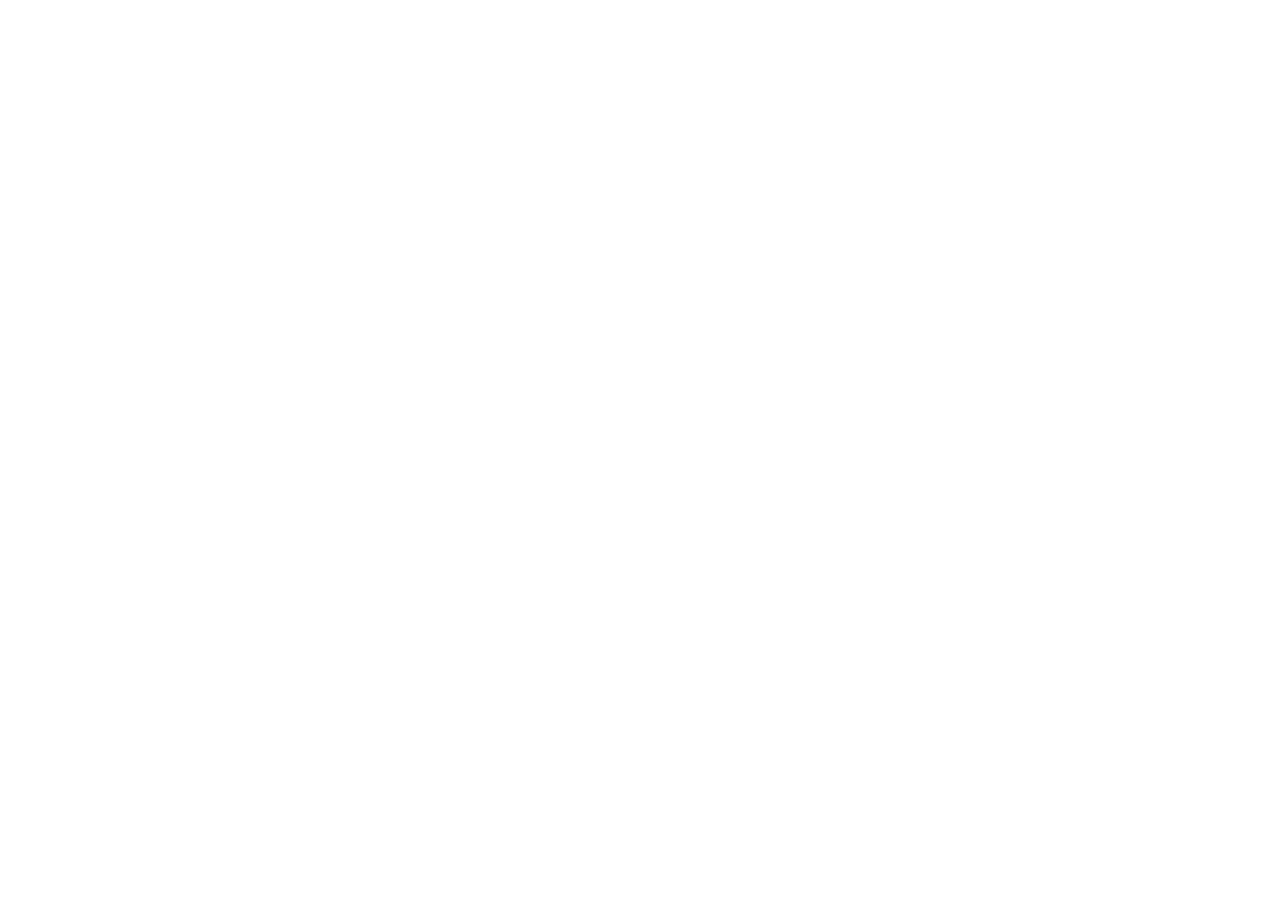
==== index.html @ ba6b155f "init: Vikings layout start" ====
<!DOCTYPE html>
<html lang="en">
<head>
  <meta charset="UTF-8">
  <meta name="viewport" content="width=device-width, initial-scale=1.0">
  <meta http-equiv="X-UA-Compatible" content="ie=edge">
  <title>Document</title>
  <link rel="stylesheet" href="css/reset.css">
  <link rel="stylesheet" href="css/slick.css">
  <link rel="stylesheet" href="css/jquery.fancybox.css">
  <link rel="stylesheet" href="css/style.css">
</head>
<body>
  

  <script src="https://ajax.googleapis.com/ajax/libs/jquery/3.4.1/jquery.min.js"></script>
  <script src="js/slick.min.js"></script>
  <script src="js/jquery.fancybox.min.js"></script>
  <script src="js/main.js"></script>
</body>
</html>
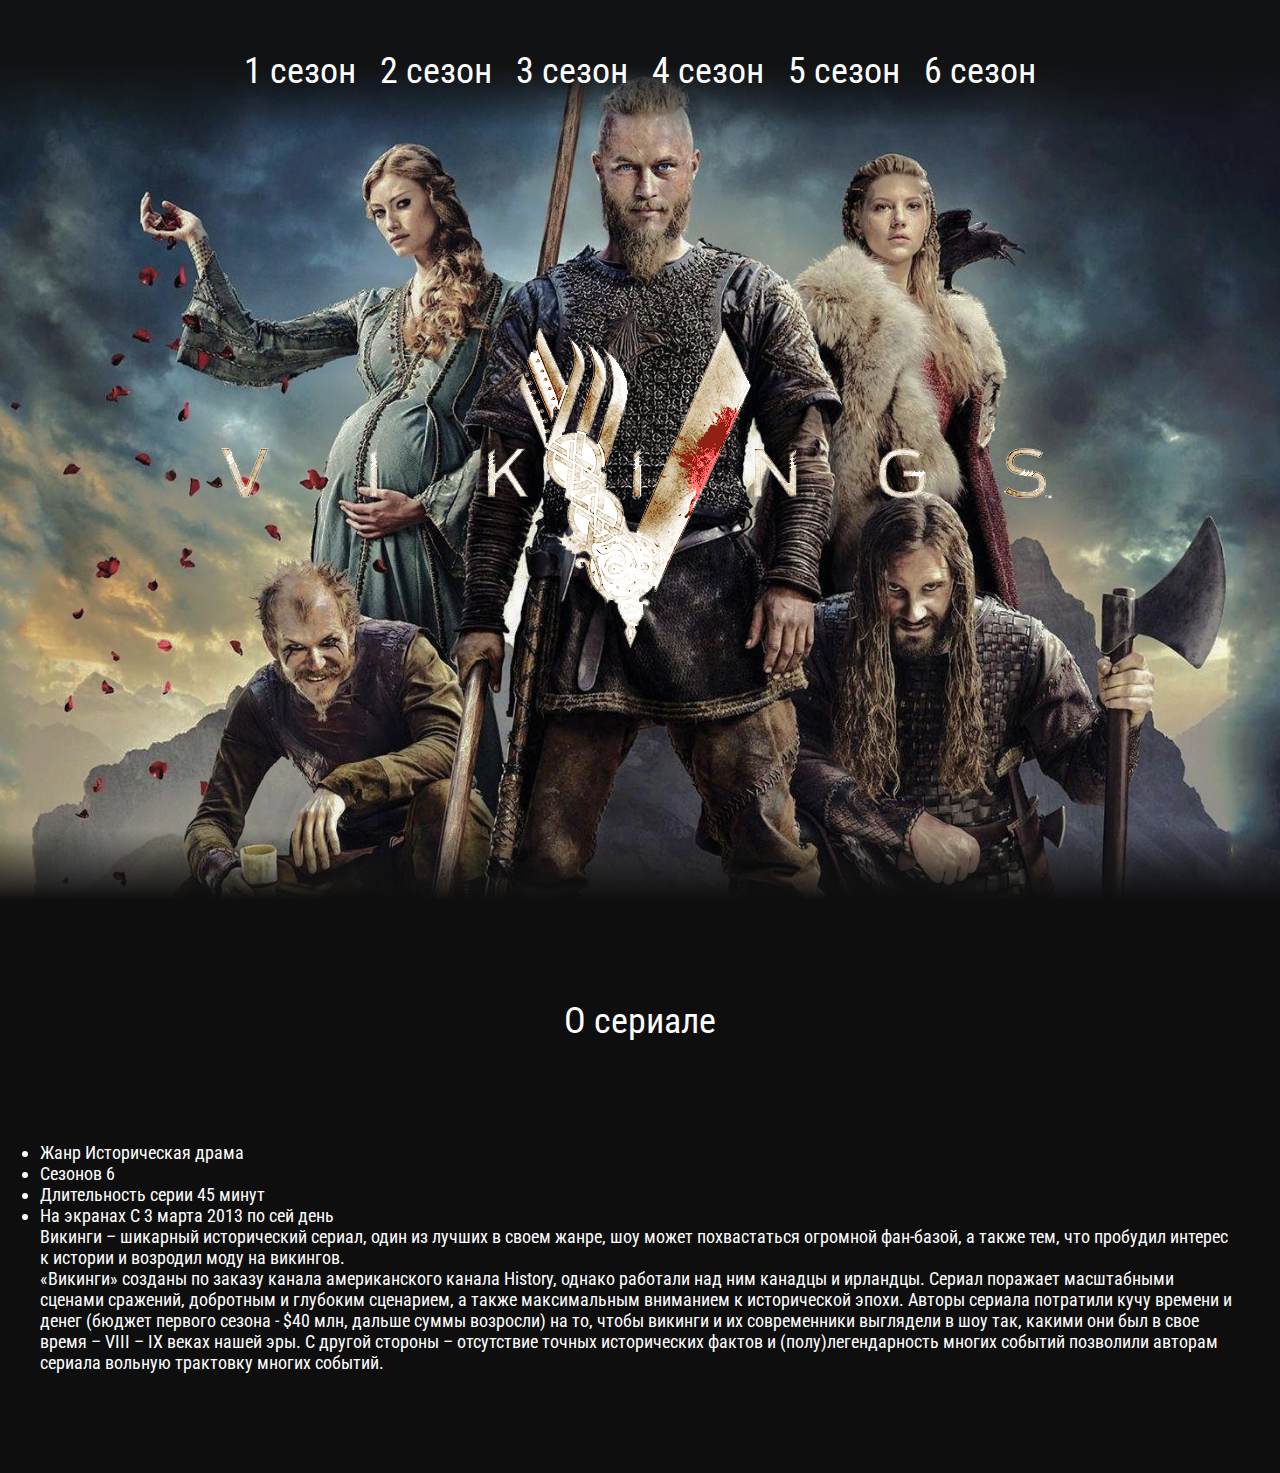
==== commit 8999ef9b: "feat: add block header, add section about" ====
--- a/index.html
+++ b/index.html
@@ -1,21 +1,97 @@
 <!DOCTYPE html>
 <html lang="en">
+
 <head>
   <meta charset="UTF-8">
   <meta name="viewport" content="width=device-width, initial-scale=1.0">
   <meta http-equiv="X-UA-Compatible" content="ie=edge">
   <title>Document</title>
+  <link rel="preconnect" href="https://fonts.googleapis.com">
+  <link rel="preconnect" href="https://fonts.gstatic.com" crossorigin>
+  <link href="https://fonts.googleapis.com/css2?family=Roboto+Condensed:ital,wght@0,400;0,700;1,300&display=swap"
+    rel="stylesheet">
   <link rel="stylesheet" href="css/reset.css">
   <link rel="stylesheet" href="css/slick.css">
   <link rel="stylesheet" href="css/jquery.fancybox.css">
   <link rel="stylesheet" href="css/style.css">
 </head>
+
 <body>
-  
+  <header class="header">
+    <nav class="menu">
+      <ul class="menu__list">
+        <li class="menu__list-item">
+          <a class="menu__list-link" href="#">1 сезон</a>
+        </li>
+        <li class="menu__list-item">
+          <a class="menu__list-link" href="#">2 сезон</a>
+        </li>
+        <li class="menu__list-item">
+          <a class="menu__list-link" href="#">3 сезон</a>
+        </li>
+        <li class="menu__list-item">
+          <a class="menu__list-link" href="#">4 сезон</a>
+        </li>
+        <li class="menu__list-item">
+          <a class="menu__list-link" href="#">5 сезон</a>
+        </li>
+        <li class="menu__list-item">
+          <a class="menu__list-link" href="#">6 сезон</a>
+        </li>
+      </ul>
+    </nav>
+
+    <div class="logo">
+      <img class="logo__img" src="./images/logo.png" alt="">
+    </div>
+  </header>
+
+  <section class="about section-page">
+    <div class="container">
+      <h3 class="title">
+        О сериале
+      </h3>
+      <div class="about__inner">
+        <ul class="about__info">
+          <li class="about__info-item">
+            Жанр
+            <span>Историческая драма</span>
+          </li>
+          <li class="about__info-item">
+            Сезонов
+            <span>6</span>
+          </li>
+          <li class="about__info-item">
+            Длительность серии
+            <span>45 минут</span>
+          </li>
+          <li class="about__info-item">
+            На экранах
+            <span>С 3 марта 2013 по сей день</span>
+          </li>
+        </ul>
+        <div class="about__text">
+          <p class="about">
+            Викинги – шикарный исторический сериал, один из лучших в своем жанре, шоу может похвастаться огромной
+            фан-базой, а также тем, что пробудил интерес к истории и возродил моду на викингов.
+          </p>
+          <p>
+            «Викинги» созданы по заказу канала американского канала History, однако работали над ним канадцы и ирландцы.
+            Сериал поражает масштабными сценами сражений, добротным и глубоким сценарием, а также максимальным вниманием
+            к исторической эпохи. Авторы сериала потратили кучу времени и денег (бюджет первого сезона - $40 млн, дальше
+            суммы возросли) на то, чтобы викинги и их современники выглядели в шоу так, какими они был в свое время –
+            VIII – IX веках нашей эры. С другой стороны – отсутствие точных исторических фактов и (полу)легендарность
+            многих событий позволили авторам сериала вольную трактовку многих событий.
+          </p>
+        </div>
+      </div>
+    </div>
+  </section>
 
   <script src="https://ajax.googleapis.com/ajax/libs/jquery/3.4.1/jquery.min.js"></script>
   <script src="js/slick.min.js"></script>
   <script src="js/jquery.fancybox.min.js"></script>
   <script src="js/main.js"></script>
 </body>
+
 </html>--- a/css/style.css
+++ b/css/style.css
@@ -0,0 +1,80 @@
+* {
+  box-sizing: border-box;
+}
+
+body {
+  background-color: #0E0E0E;
+  color: #FFFFFF;
+  font-family: 'Roboto Condensed', sans-serif;
+  font-weight: 400;
+  font-size: 18px;
+  line-height: 21px;
+}
+
+a {
+  color: inherit;
+  text-decoration: none;
+}
+
+.container {
+  max-width: 1220px;
+  padding: 0 10px;
+  margin: 0 auto;
+}
+
+.section-page {
+  padding: 100px 0;
+}
+
+.title {
+  text-align: center;
+  margin-bottom: 100px;
+  font-size: 36px;
+  line-height: 42px;
+  font-weight: 400;
+}
+
+.header::after {
+  content: '';
+  position: absolute;
+  height: 70px;
+  bottom: 0;
+  left: 0;
+  width: 100%;
+  background: linear-gradient(180deg, #0E0E0E 0%, rgba(17, 17, 17, 0.85) 16.53%, rgba(32, 31, 33, 0.00) 100%);
+  transform: rotate(180deg);
+}
+
+.header {
+  background-image: url('../images/header-bg.jpg');
+  height: 100vh;
+  background-repeat: no-repeat;
+  background-size: cover;
+  background-position: center 50px;
+  text-align: center;
+}
+
+.menu__list {
+  display: flex;
+  justify-content: center;
+  padding: 50px 0 58px;
+  background: linear-gradient(180deg, #111213 0%, #111213 43.62%, rgba(32, 31, 33, 0.00) 86.33%);
+}
+
+.menu__list-item {
+  padding: 0 12px;
+}
+
+.menu__list-link {
+  font-size: 36px;
+  line-height: 42px;
+}
+
+.menu__list-link:hover {
+  color: #85CCDC;
+  text-decoration: underline;
+}
+
+.logo {
+  padding-top: 178px;
+}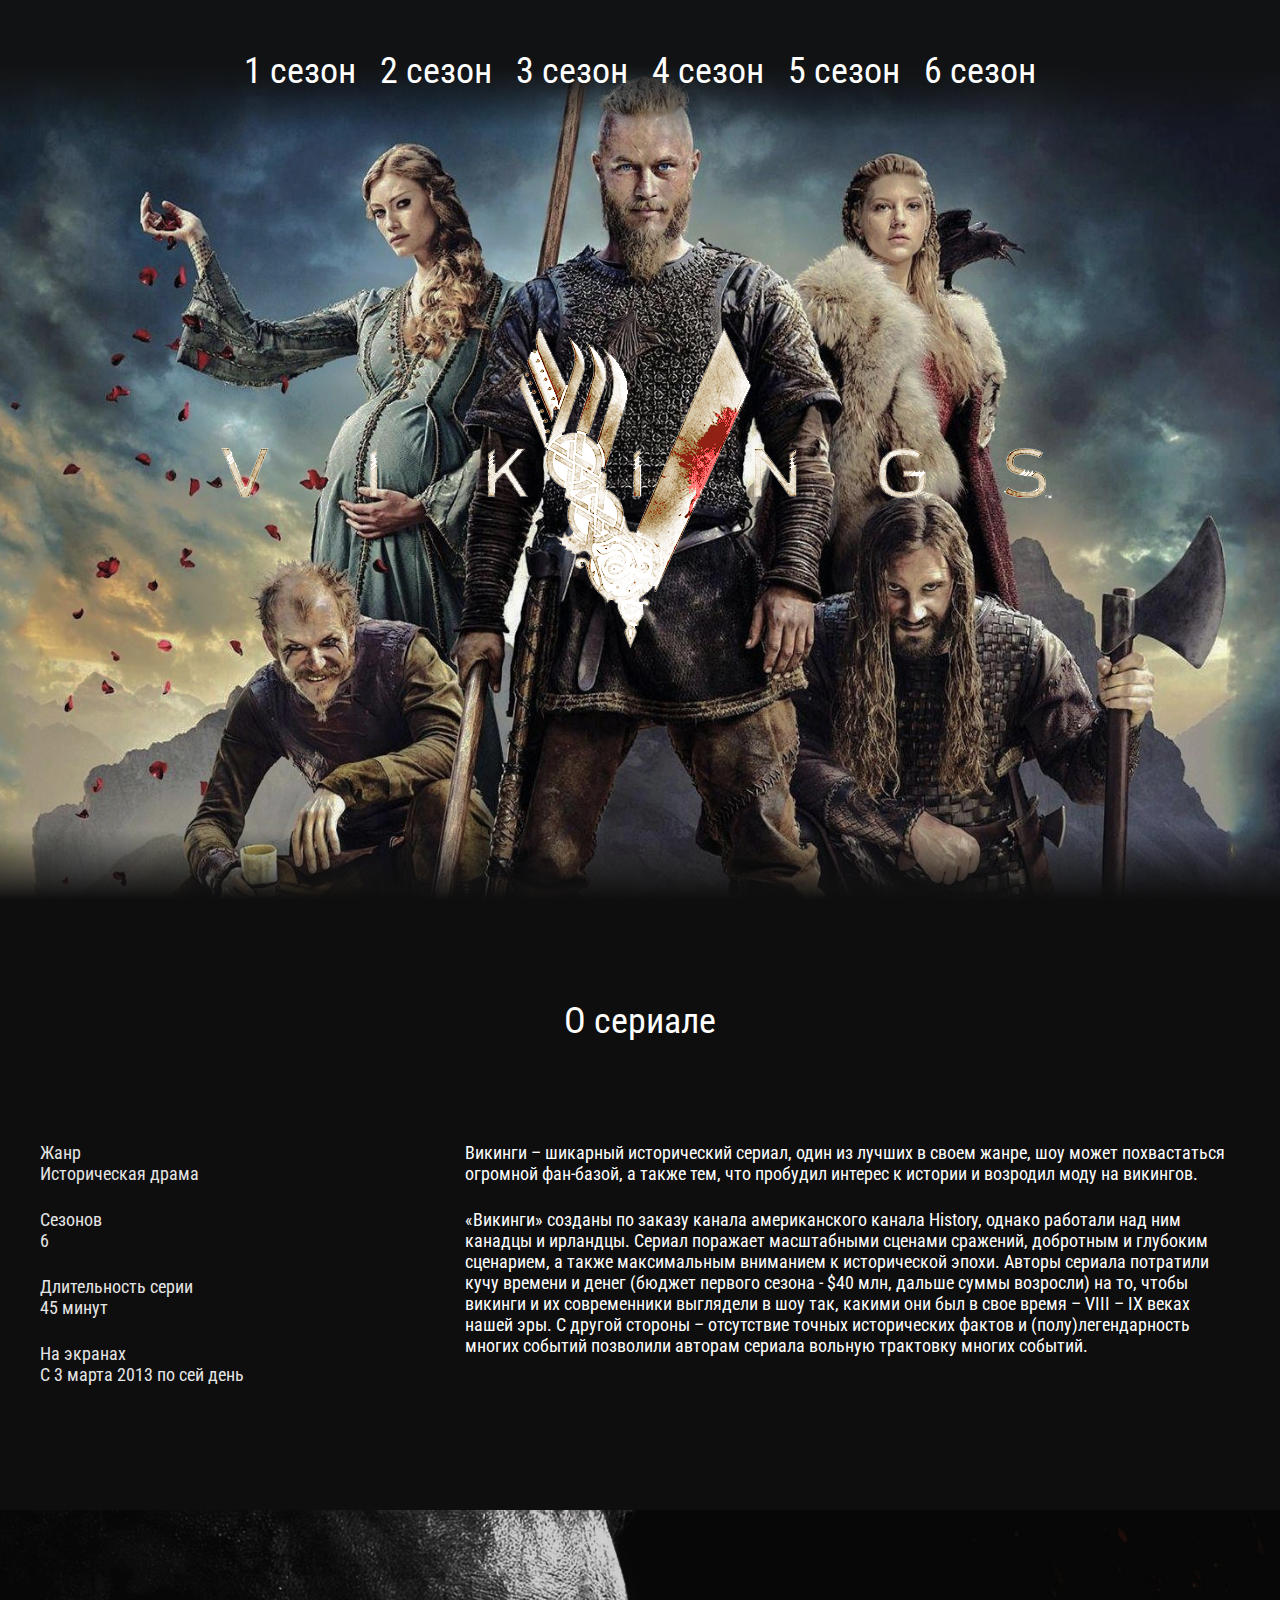
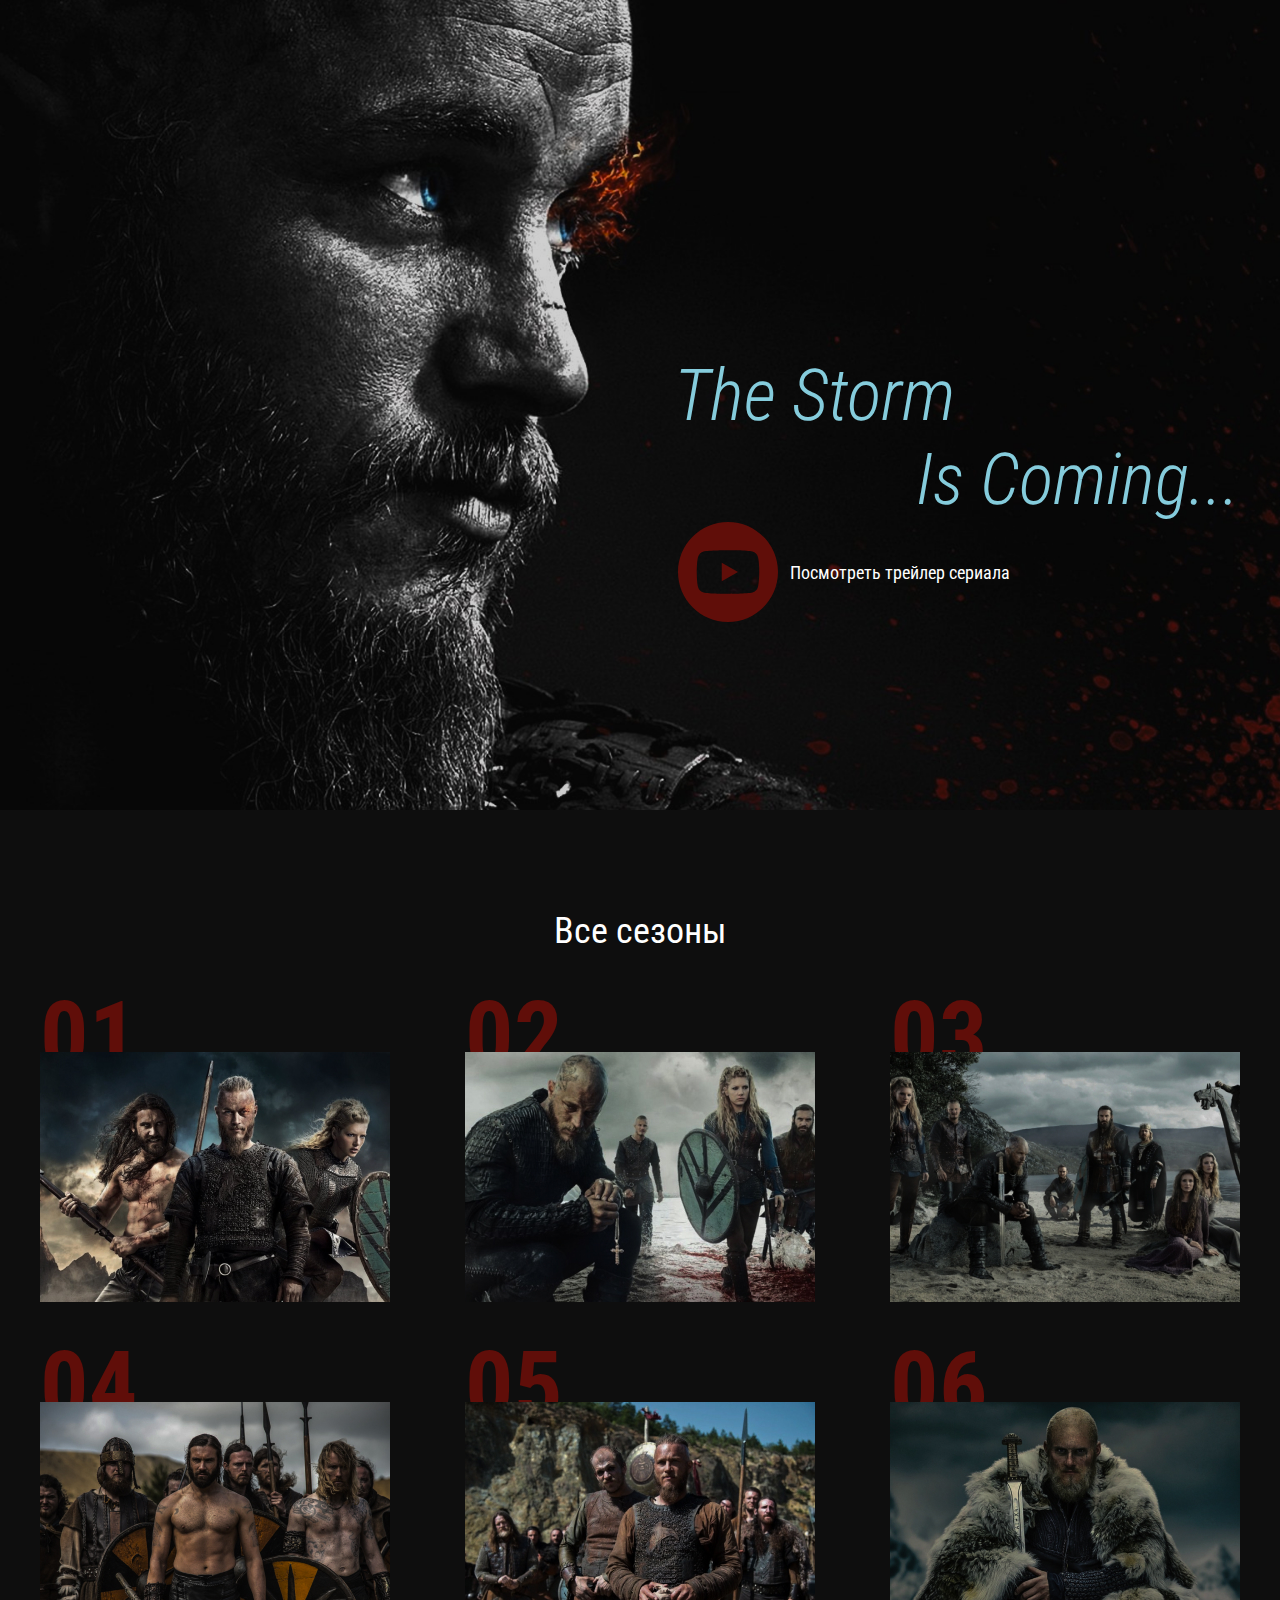
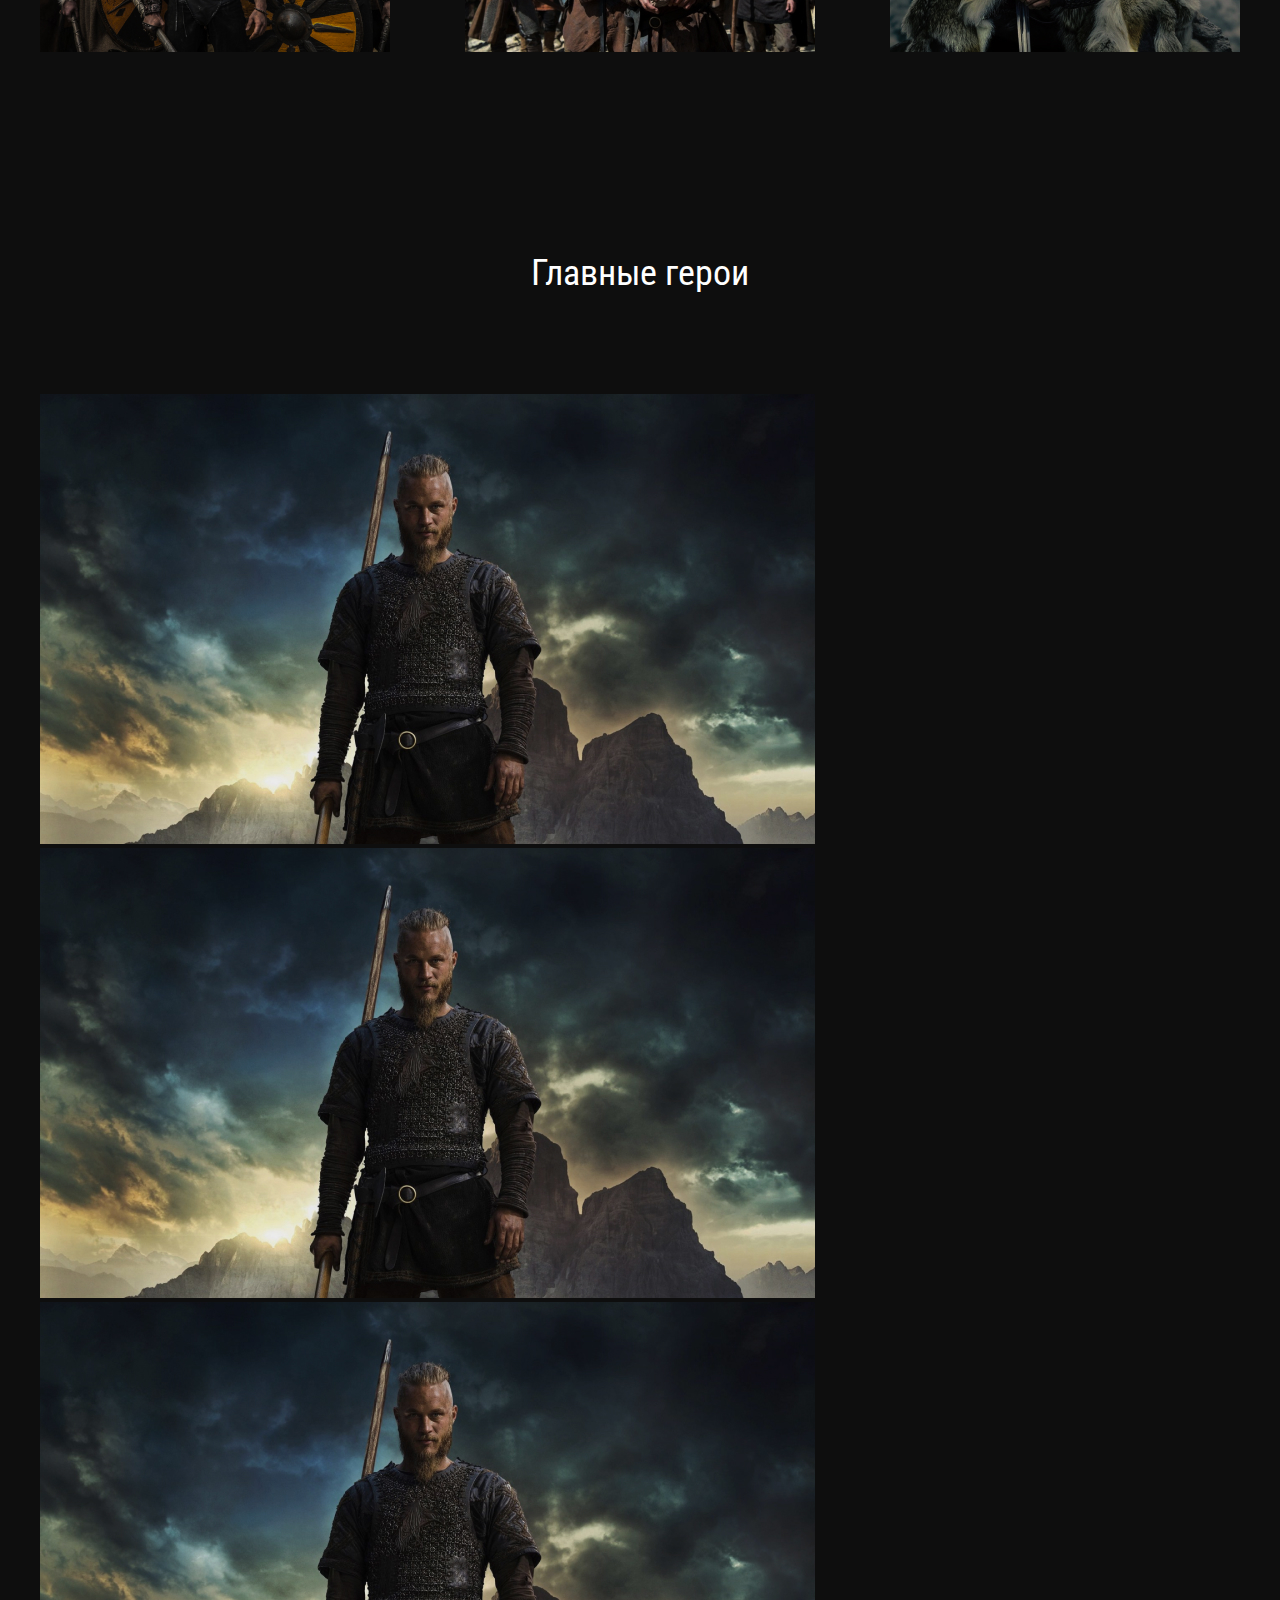
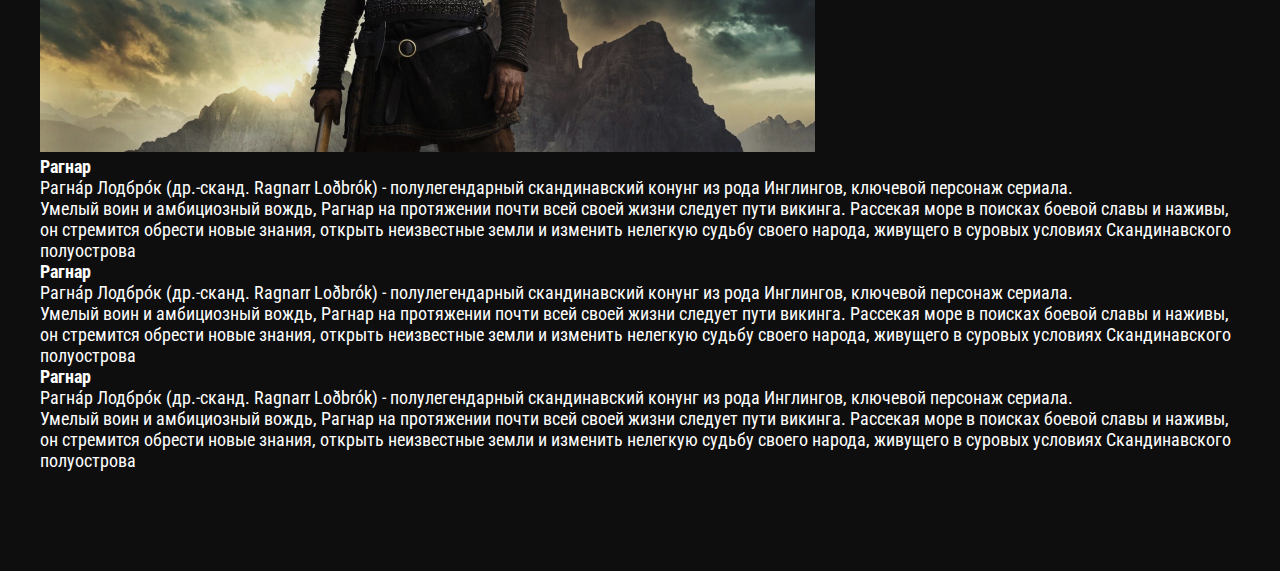
==== commit d3b292cb: "feat: add section video and seasons" ====
--- a/index.html
+++ b/index.html
@@ -71,7 +71,7 @@
           </li>
         </ul>
         <div class="about__text">
-          <p class="about">
+          <p>
             Викинги – шикарный исторический сериал, один из лучших в своем жанре, шоу может похвастаться огромной
             фан-базой, а также тем, что пробудил интерес к истории и возродил моду на викингов.
           </p>
@@ -88,6 +88,100 @@
     </div>
   </section>
 
+  <section class="video">
+    <div class="container">
+      <h3 class="video__text">
+        <span>The Storm </span>
+        Is Coming...
+      </h3>
+      <a class="video__btn" data-fancybox
+        href="https://www.youtube.com/watch?v=9GgxinPwAGc&pp=ygUd0YLRgNC10LnQu9C10YAg0LLQuNC60LjQvdCz0Lg%3D">
+        Посмотреть трейлер сериала
+      </a>
+    </div>
+  </section>
+
+  <section class="seasons section-page">
+    <div class="container">
+      <h3 class="title">
+        Все сезоны
+      </h3>
+      <ol class="seasons__inner">
+        <li class="seasons__item" style="background-image: url('./images/seasons-image-1.jpg');">
+          <a class="seasons__link" href="#">Cмотреть</a>
+        </li>
+        <li class="seasons__item" style="background-image: url('./images/seasons-image-2.jpg');">
+          <a class="seasons__link" href="#">Cмотреть</a>
+        </li>
+        <li class="seasons__item" style="background-image: url('./images/seasons-image-3.jpg');">
+          <a class="seasons__link" href="#">Cмотреть</a>
+        </li>
+        <li class="seasons__item" style="background-image: url('./images/seasons-image-4.jpg');">
+          <a class="seasons__link" href="#">Cмотреть</a>
+        </li>
+        <li class="seasons__item" style="background-image: url('./images/seasons-image-5.jpg');">
+          <a class="seasons__link" href="#">Cмотреть</a>
+        </li>
+        <li class="seasons__item" style="background-image: url('./images/seasons-image-6.jpg');">
+          <a class="seasons__link" href="#">Cмотреть</a>
+        </li>
+      </ol>
+    </div>
+  </section>
+
+  <section class="heroes section-page">
+    <div class="container">
+      <h3 class="title">
+        Главные герои
+      </h3>
+      <div class="heroes__inner">
+        <div class="heroes__slider-img">
+          <img class="heroes__images" src="./images/hero-1.jpg" alt="">
+          <img class="heroes__images" src="./images/hero-1.jpg" alt="">
+          <img class="heroes__images" src="./images/hero-1.jpg" alt="">
+        </div>
+        <div class="heroes__slider-text">
+          <div class="heroes__text">
+            <h4 class="heroees__name">Рагнар</h4>
+            <p>
+              Рагна́р Лодбро́к (др.-сканд. Ragnarr Loðbrók) - полулегендарный скандинавский конунг из рода Инглингов,
+              ключевой персонаж сериала.
+            </p>
+            <p>
+              Умелый воин и амбициозный вождь, Рагнар на протяжении почти всей своей жизни следует пути викинга.
+              Рассекая море в поисках боевой славы и наживы, он стремится обрести новые знания, открыть неизвестные
+              земли и изменить нелегкую судьбу своего народа, живущего в суровых условиях Скандинавского полуострова
+            </p>
+          </div>
+          <div class="heroes__text">
+            <h4 class="heroees__name">Рагнар</h4>
+            <p>
+              Рагна́р Лодбро́к (др.-сканд. Ragnarr Loðbrók) - полулегендарный скандинавский конунг из рода Инглингов,
+              ключевой персонаж сериала.
+            </p>
+            <p>
+              Умелый воин и амбициозный вождь, Рагнар на протяжении почти всей своей жизни следует пути викинга.
+              Рассекая море в поисках боевой славы и наживы, он стремится обрести новые знания, открыть неизвестные
+              земли и изменить нелегкую судьбу своего народа, живущего в суровых условиях Скандинавского полуострова
+            </p>
+          </div>
+          <div class="heroes__text">
+            <h4 class="heroees__name">Рагнар</h4>
+            <p>
+              Рагна́р Лодбро́к (др.-сканд. Ragnarr Loðbrók) - полулегендарный скандинавский конунг из рода Инглингов,
+              ключевой персонаж сериала.
+            </p>
+            <p>
+              Умелый воин и амбициозный вождь, Рагнар на протяжении почти всей своей жизни следует пути викинга.
+              Рассекая море в поисках боевой славы и наживы, он стремится обрести новые знания, открыть неизвестные
+              земли и изменить нелегкую судьбу своего народа, живущего в суровых условиях Скандинавского полуострова
+            </p>
+          </div>
+        </div>
+      </div>
+    </div>
+  </section>
+
   <script src="https://ajax.googleapis.com/ajax/libs/jquery/3.4.1/jquery.min.js"></script>
   <script src="js/slick.min.js"></script>
   <script src="js/jquery.fancybox.min.js"></script>
--- a/css/style.css
+++ b/css/style.css
@@ -16,6 +16,10 @@
   text-decoration: none;
 }
 
+ul {
+  list-style: none;
+}
+
 .container {
   max-width: 1220px;
   padding: 0 10px;
@@ -77,4 +81,124 @@
 
 .logo {
   padding-top: 178px;
+}
+
+.about__inner {
+  display: flex;
+}
+
+.about__info {
+  width: 375px;
+  margin-right: 50px;
+  flex: none;
+}
+
+.about__info-item {
+  margin-bottom: 25px;
+  color: #E5E5E5;
+}
+
+.about__info-item span {
+  display: block;
+}
+
+.about__text p {
+  margin-bottom: 25px;
+}
+
+.video {
+  background-image: url('../images/video-bg.jpg');
+  height: 100vh;
+  background-size: cover;
+  background-position: center center;
+  background-repeat: no-repeat;
+  text-align: right;
+}
+
+.video__text {
+  color: #85CCDC;
+  font-style: italic;
+  font-size: 72px;
+  font-weight: 300;
+  line-height: 84px;
+  padding-top: 444px;
+  margin-bottom: 40px;
+}
+
+.video__text span {
+  display: block;
+  padding-right: 285px;
+}
+
+.video__btn {
+  padding-left: 112px;
+  position: relative;
+  margin-right: 230px;
+}
+
+.video__btn::before {
+  content: '';
+  position: absolute;
+  width: 100px;
+  height: 100px;
+  left: 0;
+  background-image: url('../images/youtube-btn.svg');
+  top: -40px;
+}
+
+.seasons__inner {
+  display: grid;
+  grid-template-columns: repeat(3, 1fr);
+  gap: 100px 75px;
+  counter-reset: counter;
+}
+
+.seasons__item {
+  position: relative;
+  list-style: none;
+  width: 350px;
+  height: 250px;
+  background-repeat: no-repeat;
+  background-size: cover;
+  background-position: center center;
+  display: flex;
+  justify-content: center;
+  align-items: center;
+}
+
+.seasons__item:hover .seasons__link {
+  opacity: 1;
+}
+
+.seasons__item:hover::after {
+  content: '';
+  position: absolute;
+  top: 0;
+  left: 0;
+  right: 0;
+  bottom: 0;
+  background: rgba(14, 14, 14, 0.80); 
+}
+
+.seasons__item::before {
+  content: '0' counter(counter);
+  position: absolute;
+  counter-increment: counter;
+  color: #600E09;
+  font-size: 96px;
+  font-weight: 700;
+  line-height: 112px;
+  left: 0;
+  top: -72px;
+  z-index: -1;
+}
+
+.seasons__link {
+  padding: 12px 78px 11px;
+  font-size: 36px;
+  line-height: 42px;
+  background-color: #0E0E0E;
+  opacity: 0;
+  transition: all .3s;
+  z-index: 2;
 }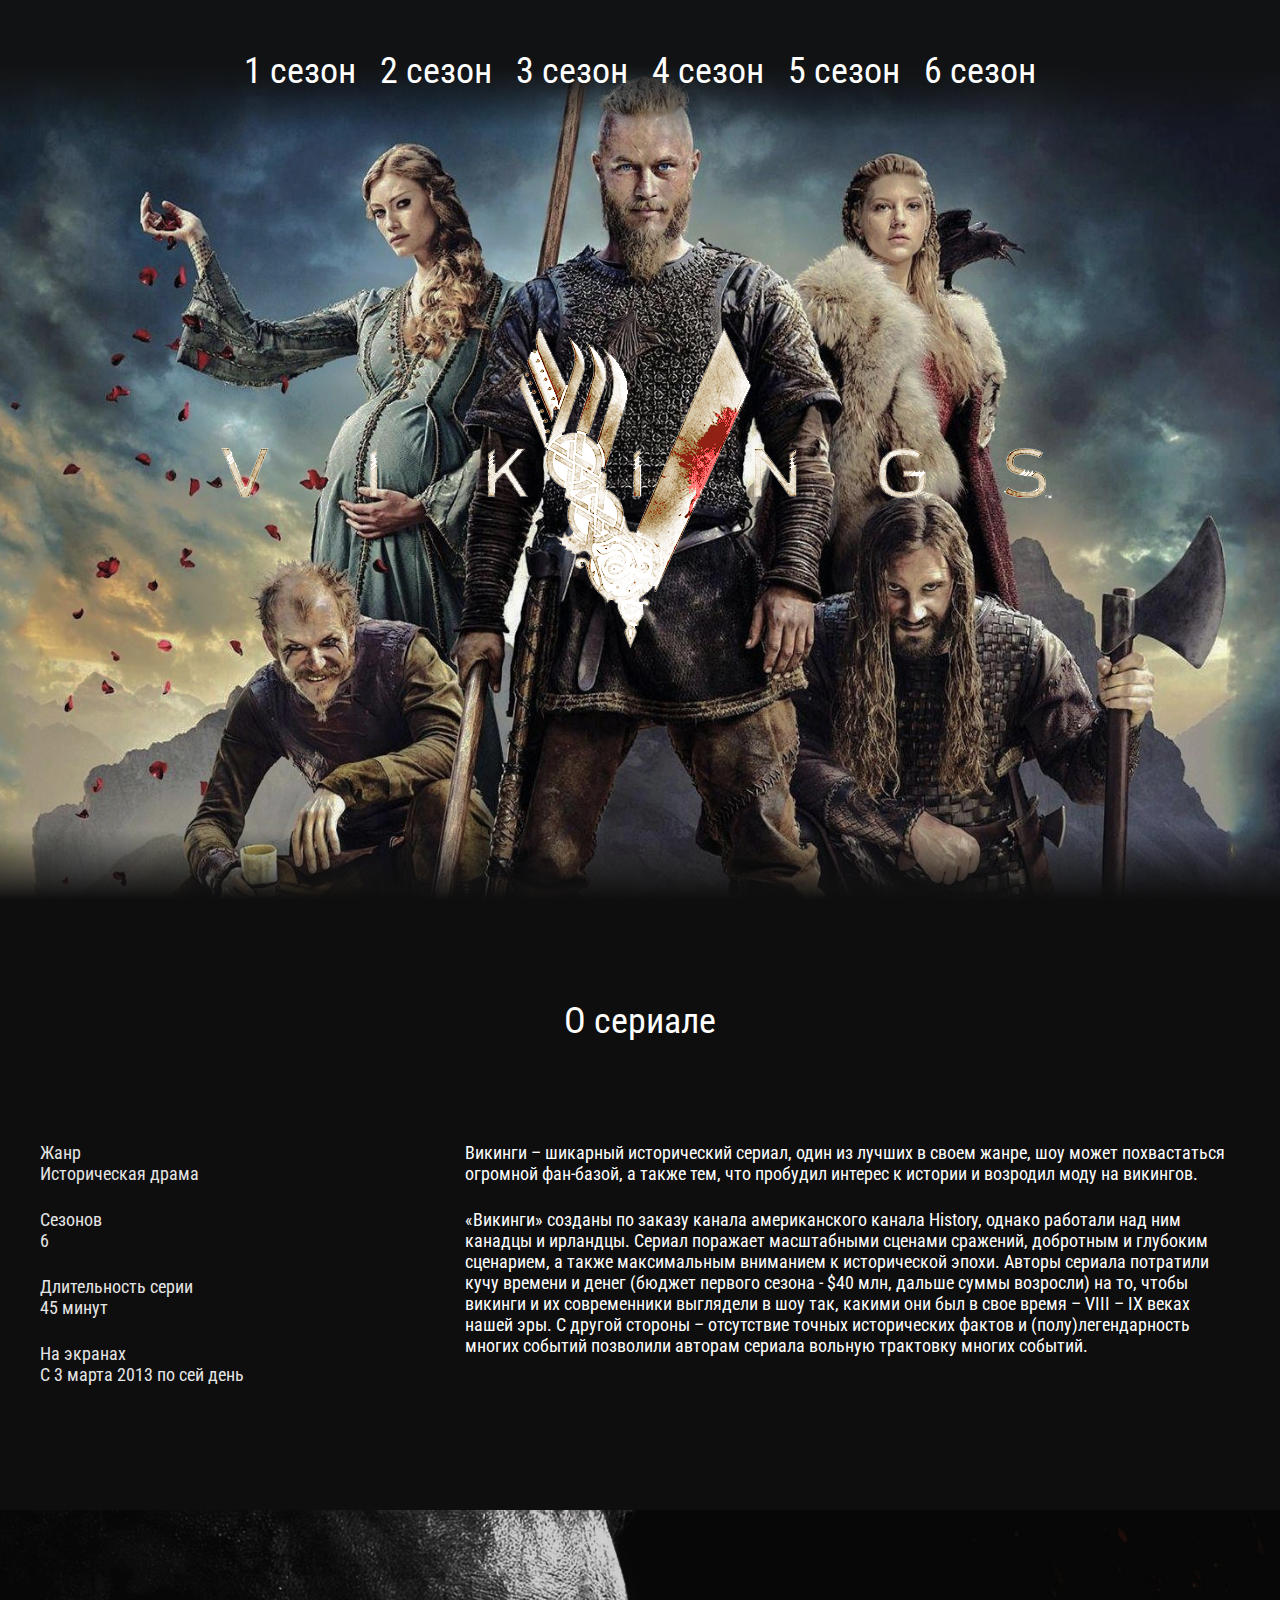
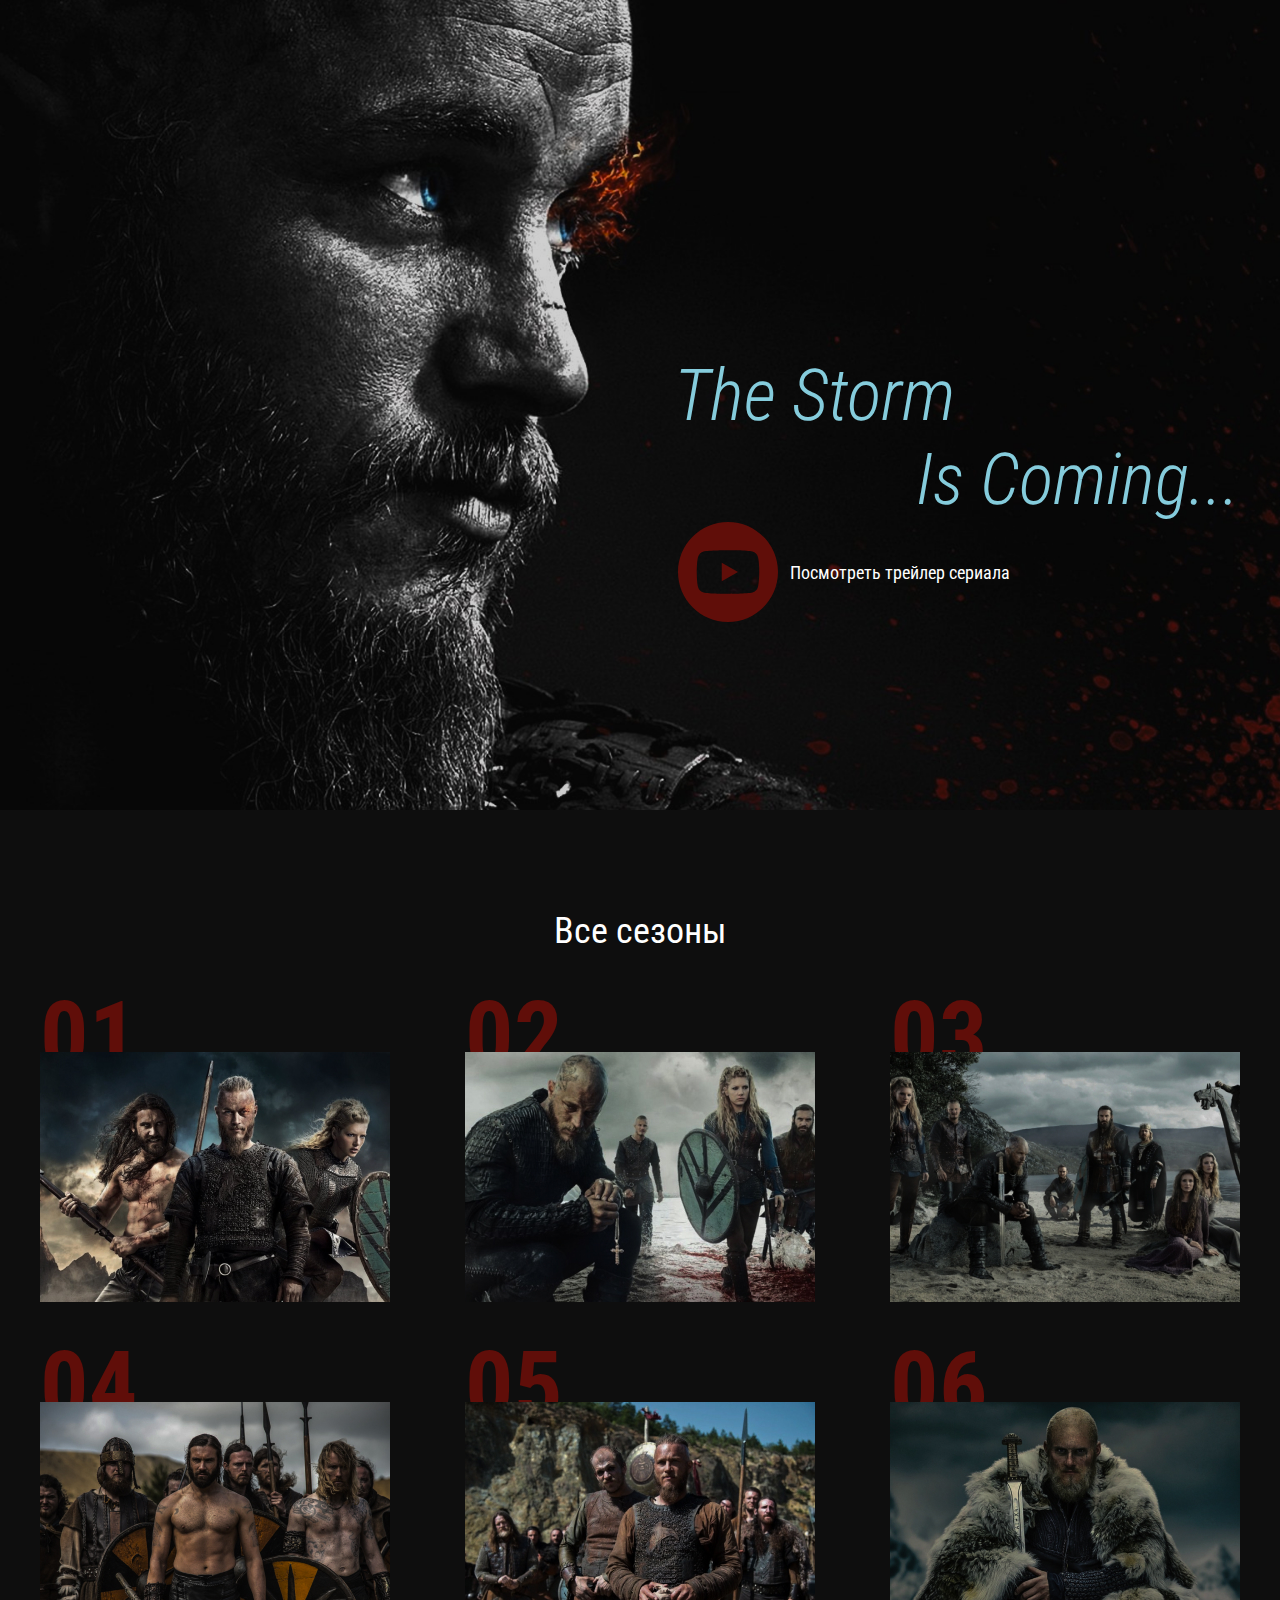
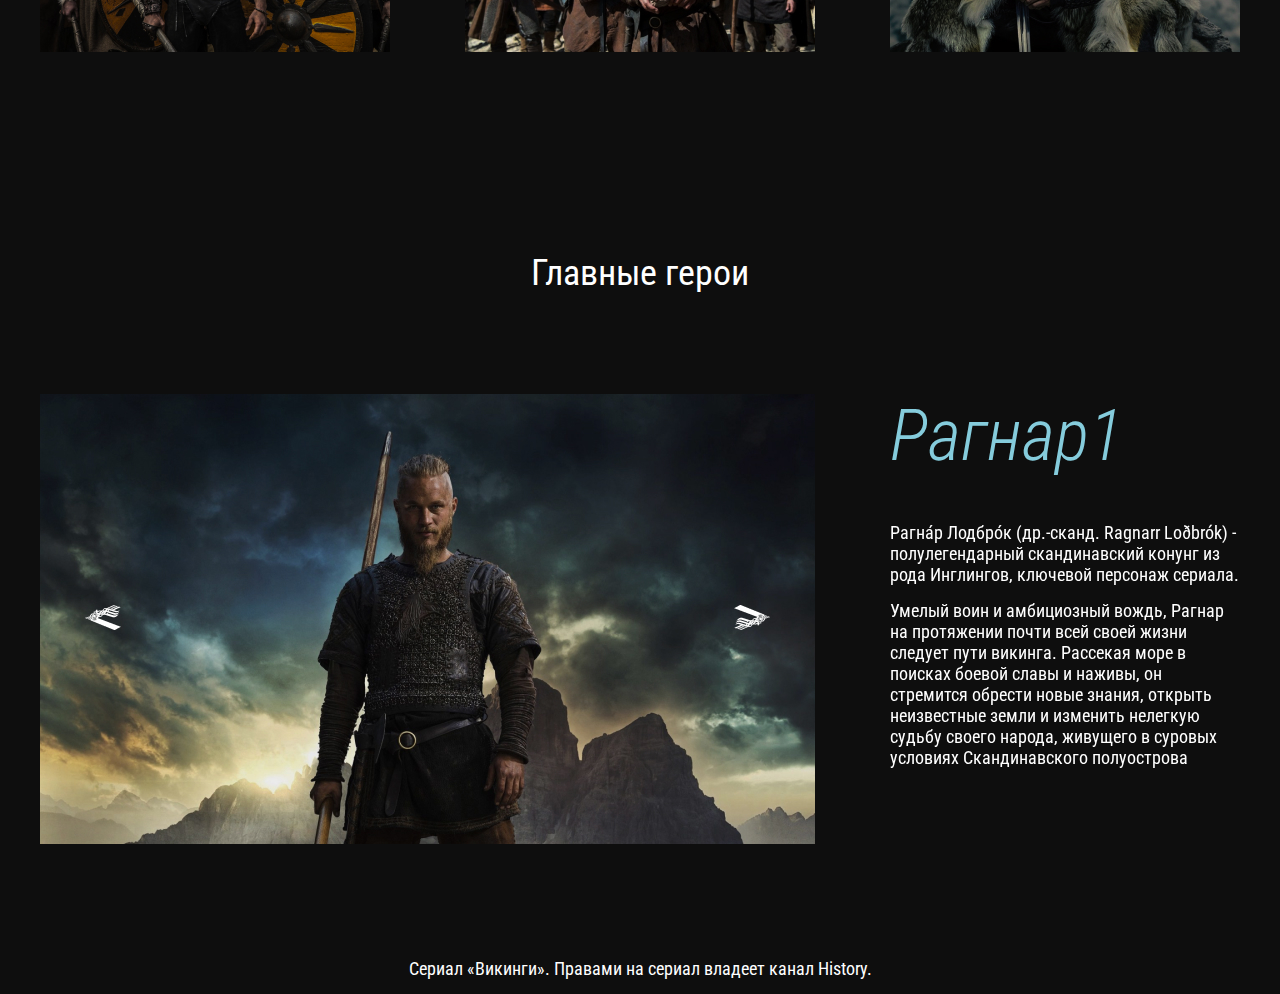
==== commit ba4e4604: "feat: add section heroes and section footer" ====
--- a/index.html
+++ b/index.html
@@ -142,7 +142,7 @@
         </div>
         <div class="heroes__slider-text">
           <div class="heroes__text">
-            <h4 class="heroees__name">Рагнар</h4>
+            <h4 class="heroes__name">Рагнар1</h4>
             <p>
               Рагна́р Лодбро́к (др.-сканд. Ragnarr Loðbrók) - полулегендарный скандинавский конунг из рода Инглингов,
               ключевой персонаж сериала.
@@ -154,7 +154,7 @@
             </p>
           </div>
           <div class="heroes__text">
-            <h4 class="heroees__name">Рагнар</h4>
+            <h4 class="heroes__name">Рагнар2</h4>
             <p>
               Рагна́р Лодбро́к (др.-сканд. Ragnarr Loðbrók) - полулегендарный скандинавский конунг из рода Инглингов,
               ключевой персонаж сериала.
@@ -166,7 +166,7 @@
             </p>
           </div>
           <div class="heroes__text">
-            <h4 class="heroees__name">Рагнар</h4>
+            <h4 class="heroes__name">Рагнар3</h4>
             <p>
               Рагна́р Лодбро́к (др.-сканд. Ragnarr Loðbrók) - полулегендарный скандинавский конунг из рода Инглингов,
               ключевой персонаж сериала.
@@ -182,6 +182,14 @@
     </div>
   </section>
 
+  <footer class="footer">
+    <div class="container">
+      <p class="copy">
+        Сериал «Викинги». Правами на сериал владеет канал History.
+      </p>
+    </div>
+  </footer>
+
   <script src="https://ajax.googleapis.com/ajax/libs/jquery/3.4.1/jquery.min.js"></script>
   <script src="js/slick.min.js"></script>
   <script src="js/jquery.fancybox.min.js"></script>
--- a/css/style.css
+++ b/css/style.css
@@ -177,7 +177,7 @@
   left: 0;
   right: 0;
   bottom: 0;
-  background: rgba(14, 14, 14, 0.80); 
+  background: rgba(14, 14, 14, 0.80);
 }
 
 .seasons__item::before {
@@ -201,4 +201,54 @@
   opacity: 0;
   transition: all .3s;
   z-index: 2;
+}
+
+.heroes__inner {
+  display: flex;
+  justify-content: space-between;
+}
+
+.heroes__slider-img {
+  max-width: 775px;
+}
+
+.heroes__slider-text {
+  max-width: 350px;
+}
+
+.slick-btn {
+  position: absolute;
+  top: 50%;
+  transform: translateY(-50%);
+  border: none;
+  background-color: transparent;
+  z-index: 5;
+  cursor: pointer;
+  outline: none;
+}
+
+.slick-prev {
+  left: 38px;
+}
+
+.slick-next {
+  right: 38px;
+}
+
+.heroes__name {
+  color: #85CCDC;
+  font-style: italic;
+  font-weight: 300;
+  font-size: 72px;
+  line-height: 84px;
+  margin-bottom: 44px;
+}
+
+.heroes__text p {
+  margin-bottom: 15px;
+}
+
+.copy {
+  padding: 14px 0 15px;
+  text-align: center;
 }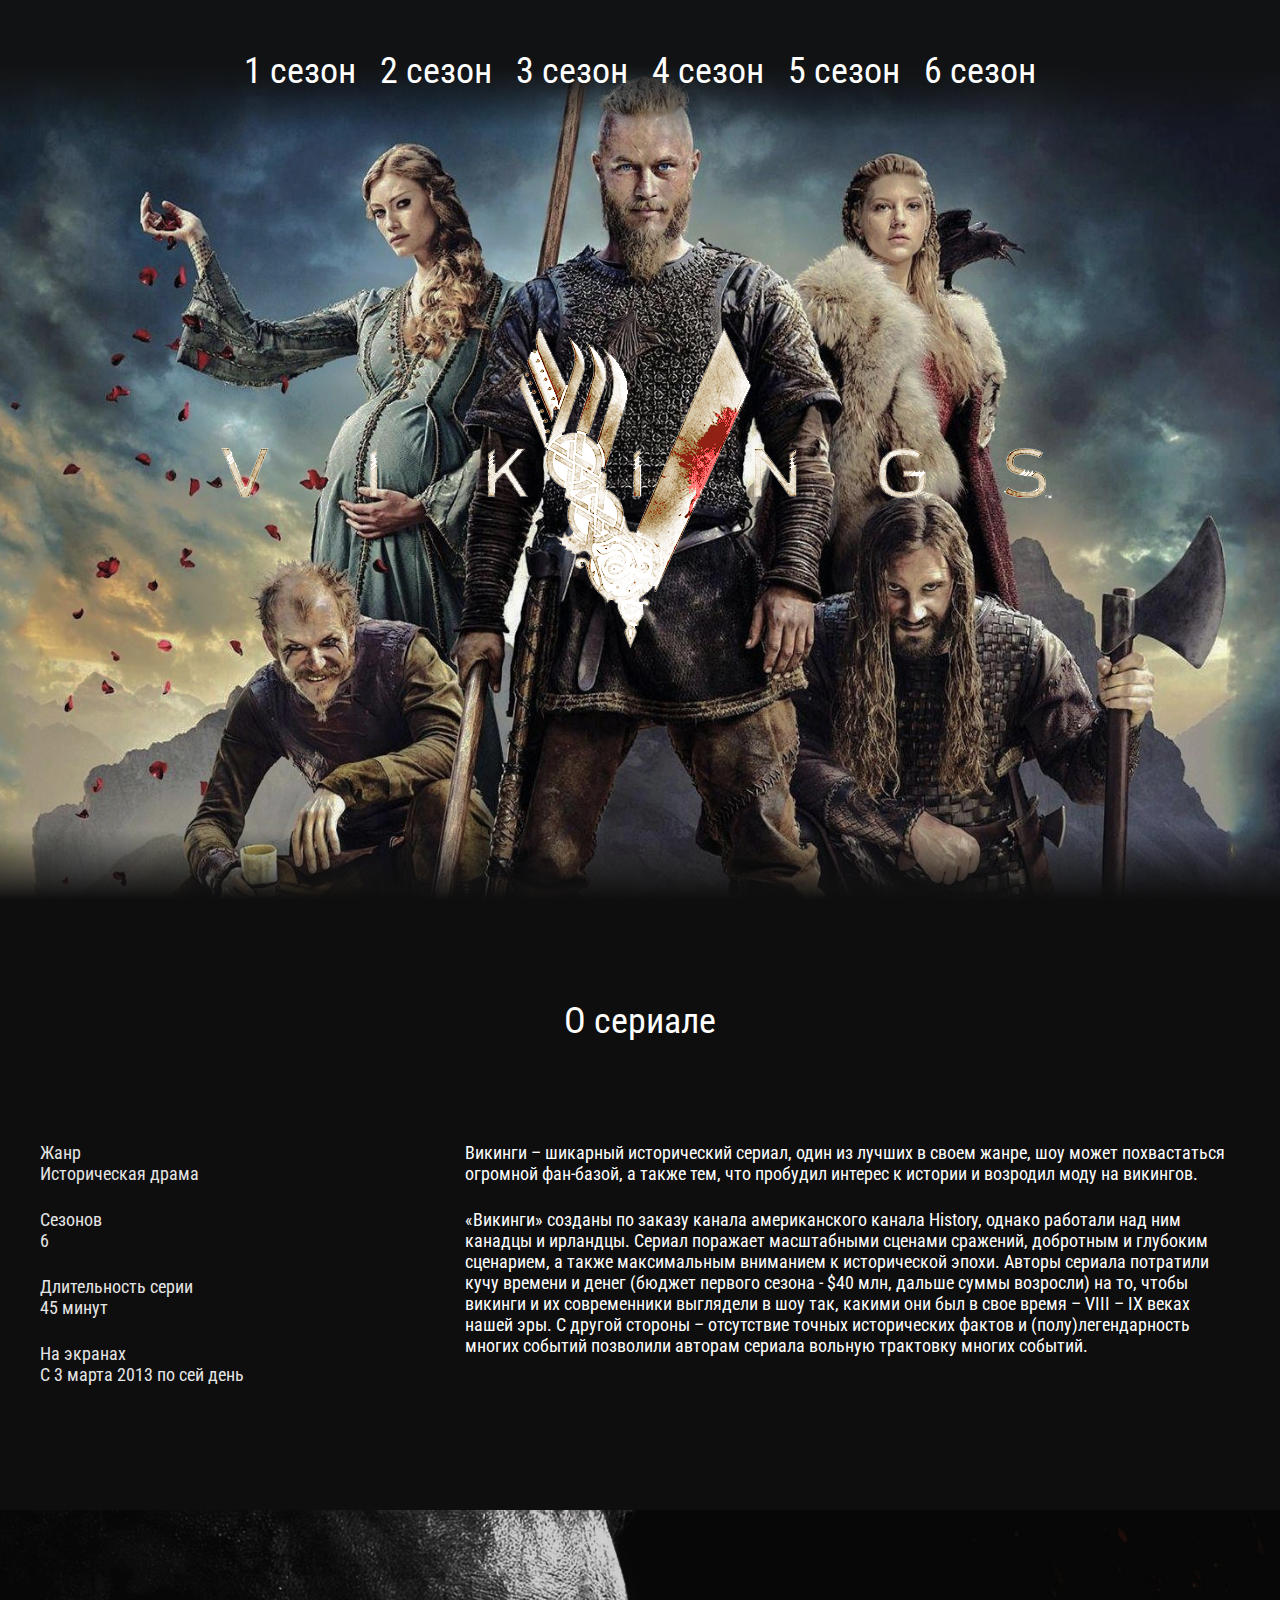
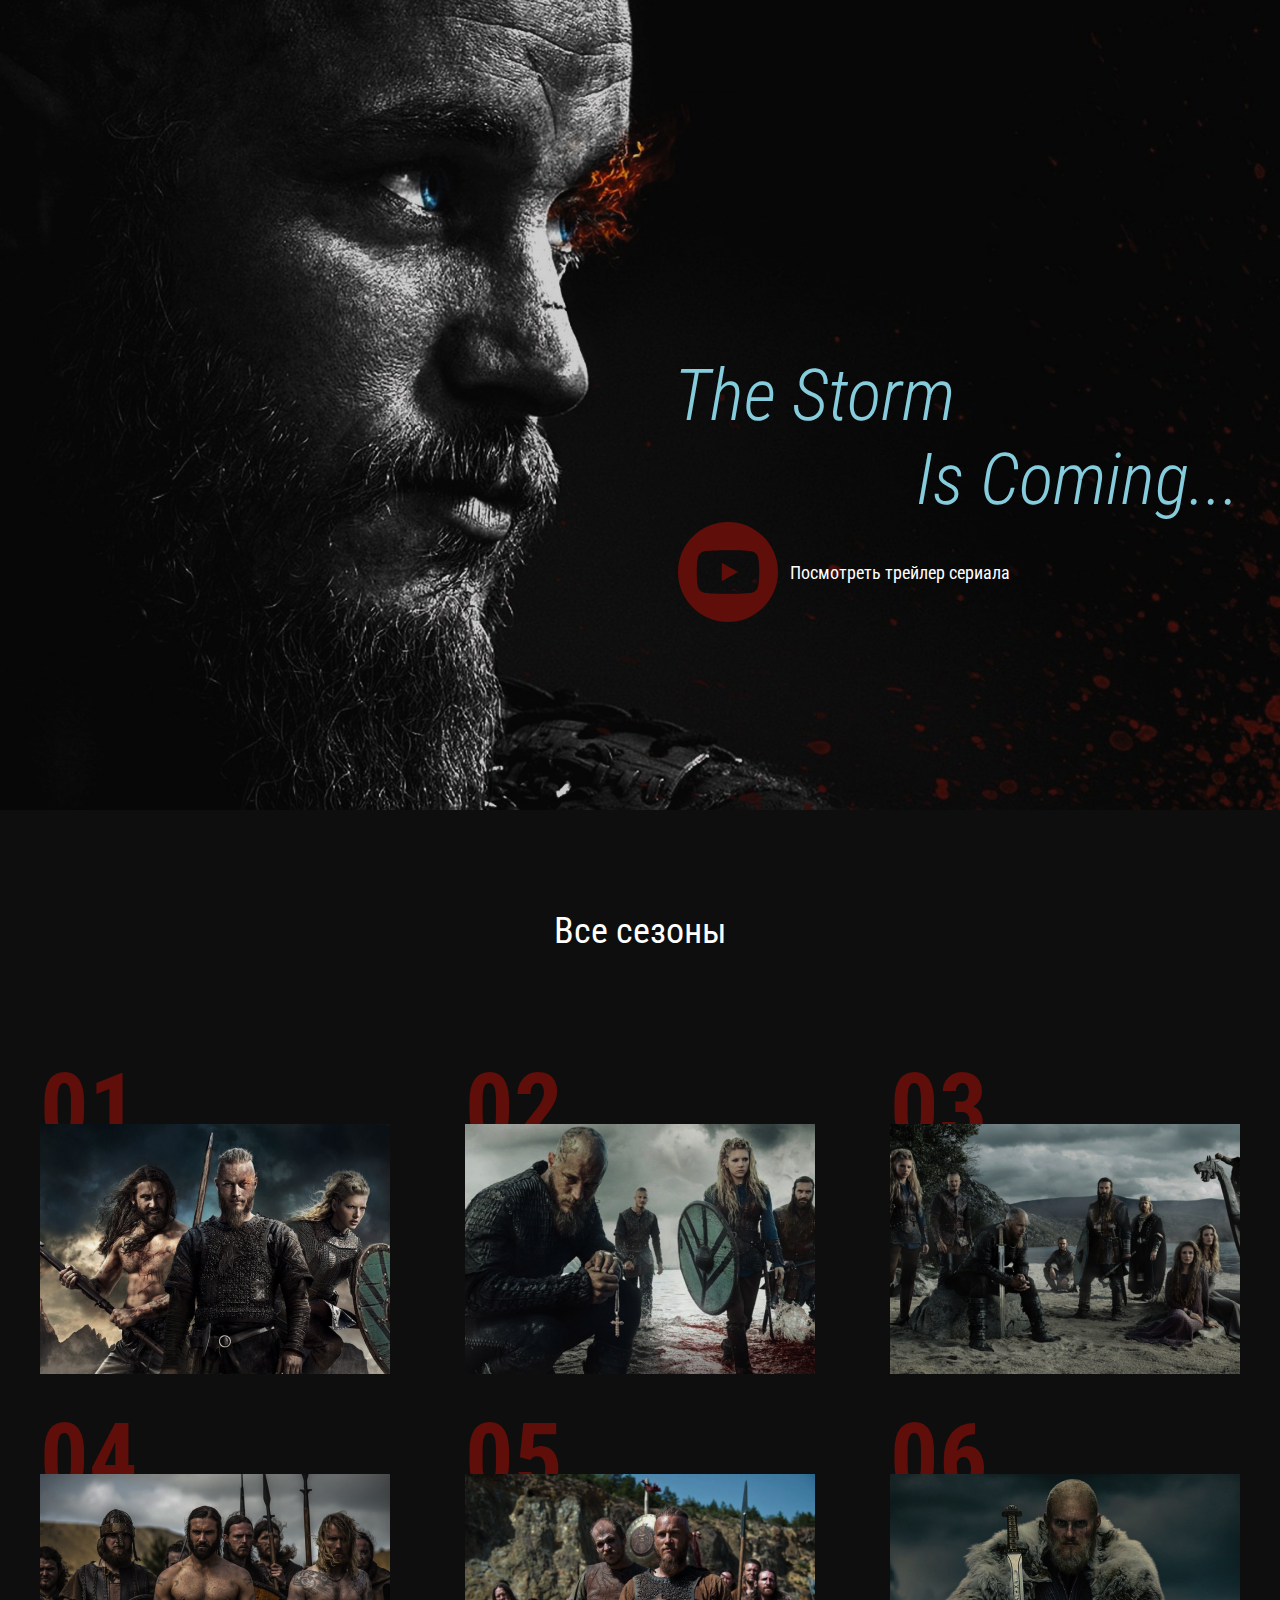
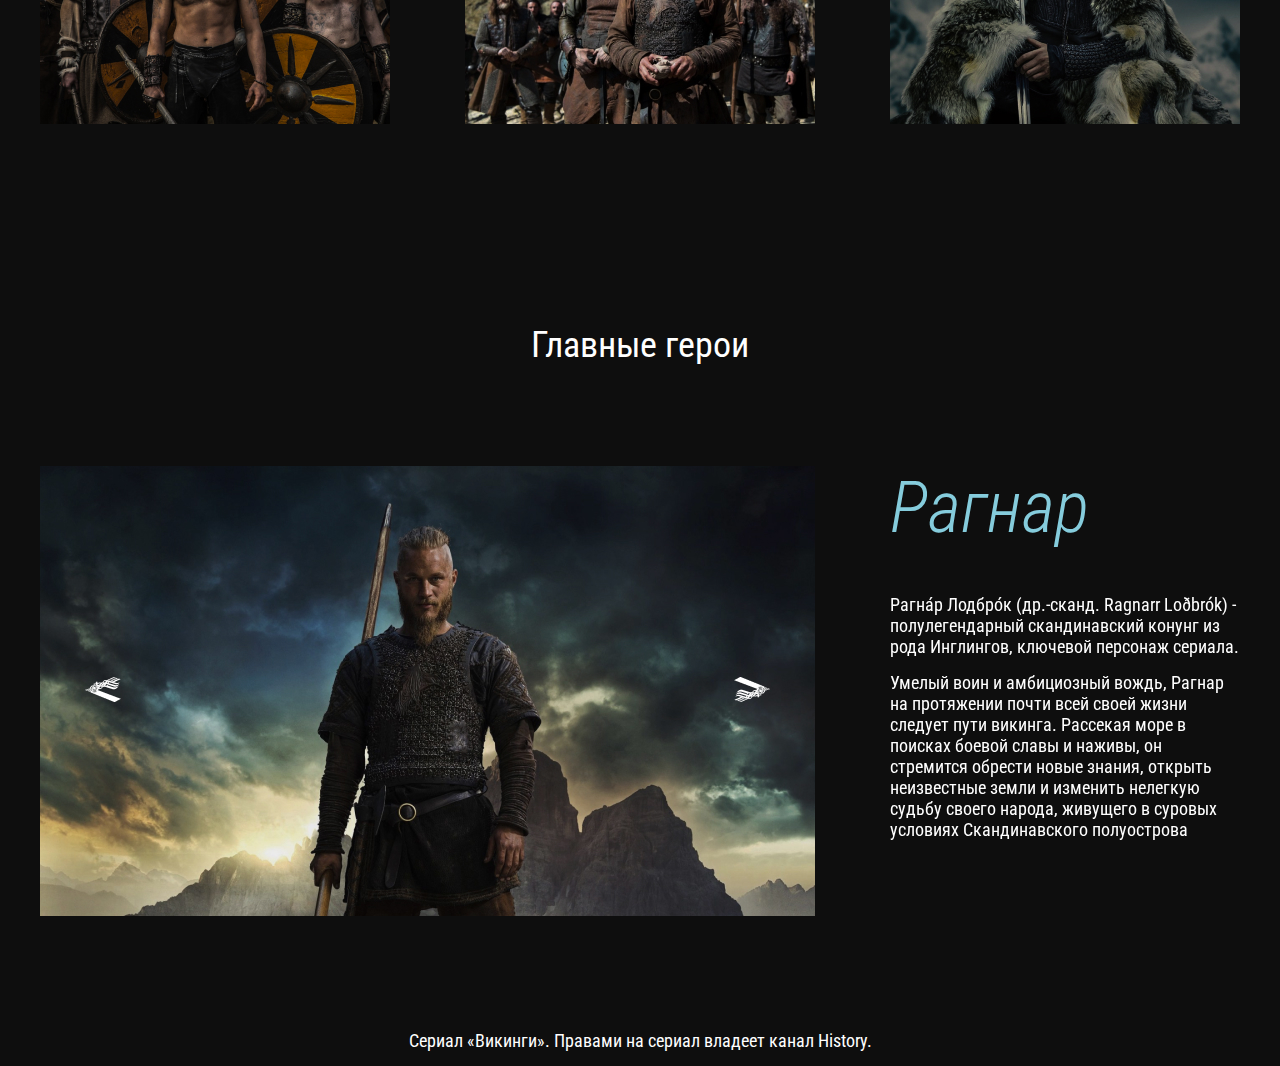
==== commit 789df43e: "feat: add second page" ====
--- a/index.html
+++ b/index.html
@@ -1,5 +1,5 @@
 <!DOCTYPE html>
-<html lang="en">
+<html lang="ru">
 
 <head>
   <meta charset="UTF-8">
@@ -21,7 +21,7 @@
     <nav class="menu">
       <ul class="menu__list">
         <li class="menu__list-item">
-          <a class="menu__list-link" href="#">1 сезон</a>
+          <a class="menu__list-link" href="season-1.html">1 сезон</a>
         </li>
         <li class="menu__list-item">
           <a class="menu__list-link" href="#">2 сезон</a>
@@ -108,7 +108,7 @@
       </h3>
       <ol class="seasons__inner">
         <li class="seasons__item" style="background-image: url('./images/seasons-image-1.jpg');">
-          <a class="seasons__link" href="#">Cмотреть</a>
+          <a class="seasons__link" href="season-1.html">Cмотреть</a>
         </li>
         <li class="seasons__item" style="background-image: url('./images/seasons-image-2.jpg');">
           <a class="seasons__link" href="#">Cмотреть</a>
@@ -142,7 +142,7 @@
         </div>
         <div class="heroes__slider-text">
           <div class="heroes__text">
-            <h4 class="heroes__name">Рагнар1</h4>
+            <h4 class="heroes__name">Рагнар</h4>
             <p>
               Рагна́р Лодбро́к (др.-сканд. Ragnarr Loðbrók) - полулегендарный скандинавский конунг из рода Инглингов,
               ключевой персонаж сериала.
--- a/css/style.css
+++ b/css/style.css
@@ -58,11 +58,14 @@
   text-align: center;
 }
 
-.menu__list {
-  display: flex;
-  justify-content: center;
+.menu {
   padding: 50px 0 58px;
   background: linear-gradient(180deg, #111213 0%, #111213 43.62%, rgba(32, 31, 33, 0.00) 86.33%);
+}
+
+.menu__list {
+  display: flex;
+  justify-content: center;
 }
 
 .menu__list-item {
@@ -74,7 +77,8 @@
   line-height: 42px;
 }
 
-.menu__list-link:hover {
+.menu__list-link:hover,
+.menu__list-link--active {
   color: #85CCDC;
   text-decoration: underline;
 }
@@ -151,6 +155,7 @@
   grid-template-columns: repeat(3, 1fr);
   gap: 100px 75px;
   counter-reset: counter;
+  padding-top: 72px;
 }
 
 .seasons__item {
@@ -251,4 +256,59 @@
 .copy {
   padding: 14px 0 15px;
   text-align: center;
-}+}
+
+/* start season-1 */
+
+
+.page-header {
+  background-image: url('../images/season-bg.jpg');
+  background-repeat: no-repeat;
+  background-position: center center;
+  background-size: cover;
+  height: 90vh;
+  position: relative;
+}
+
+.menu-container {
+  position: relative;
+  max-width: 1385px;
+  margin: 0 auto;
+}
+
+.page-logo__img {
+  position: absolute;
+}
+
+.season-info {
+  position: absolute;
+  max-width: 1385px;
+  display: flex;
+  padding: 44px 47px 64px 35px;
+  background-color: #0E0E0E;
+  bottom: 0;
+  left: 0;
+  right: 0;
+  margin: 0 auto;
+}
+
+.season-info__num {
+  color: #FFF;
+  font-size: 96px;
+  font-weight: 700;
+  line-height: 56px;
+  text-align: center;
+  margin-right: 51px;
+}
+
+.season-info__num span {
+  display: block;
+  font-size: 36px;
+  line-height: 42px;
+}
+
+.season-info__text p {
+  margin-bottom: 15px;
+}
+
+/* end season-1 */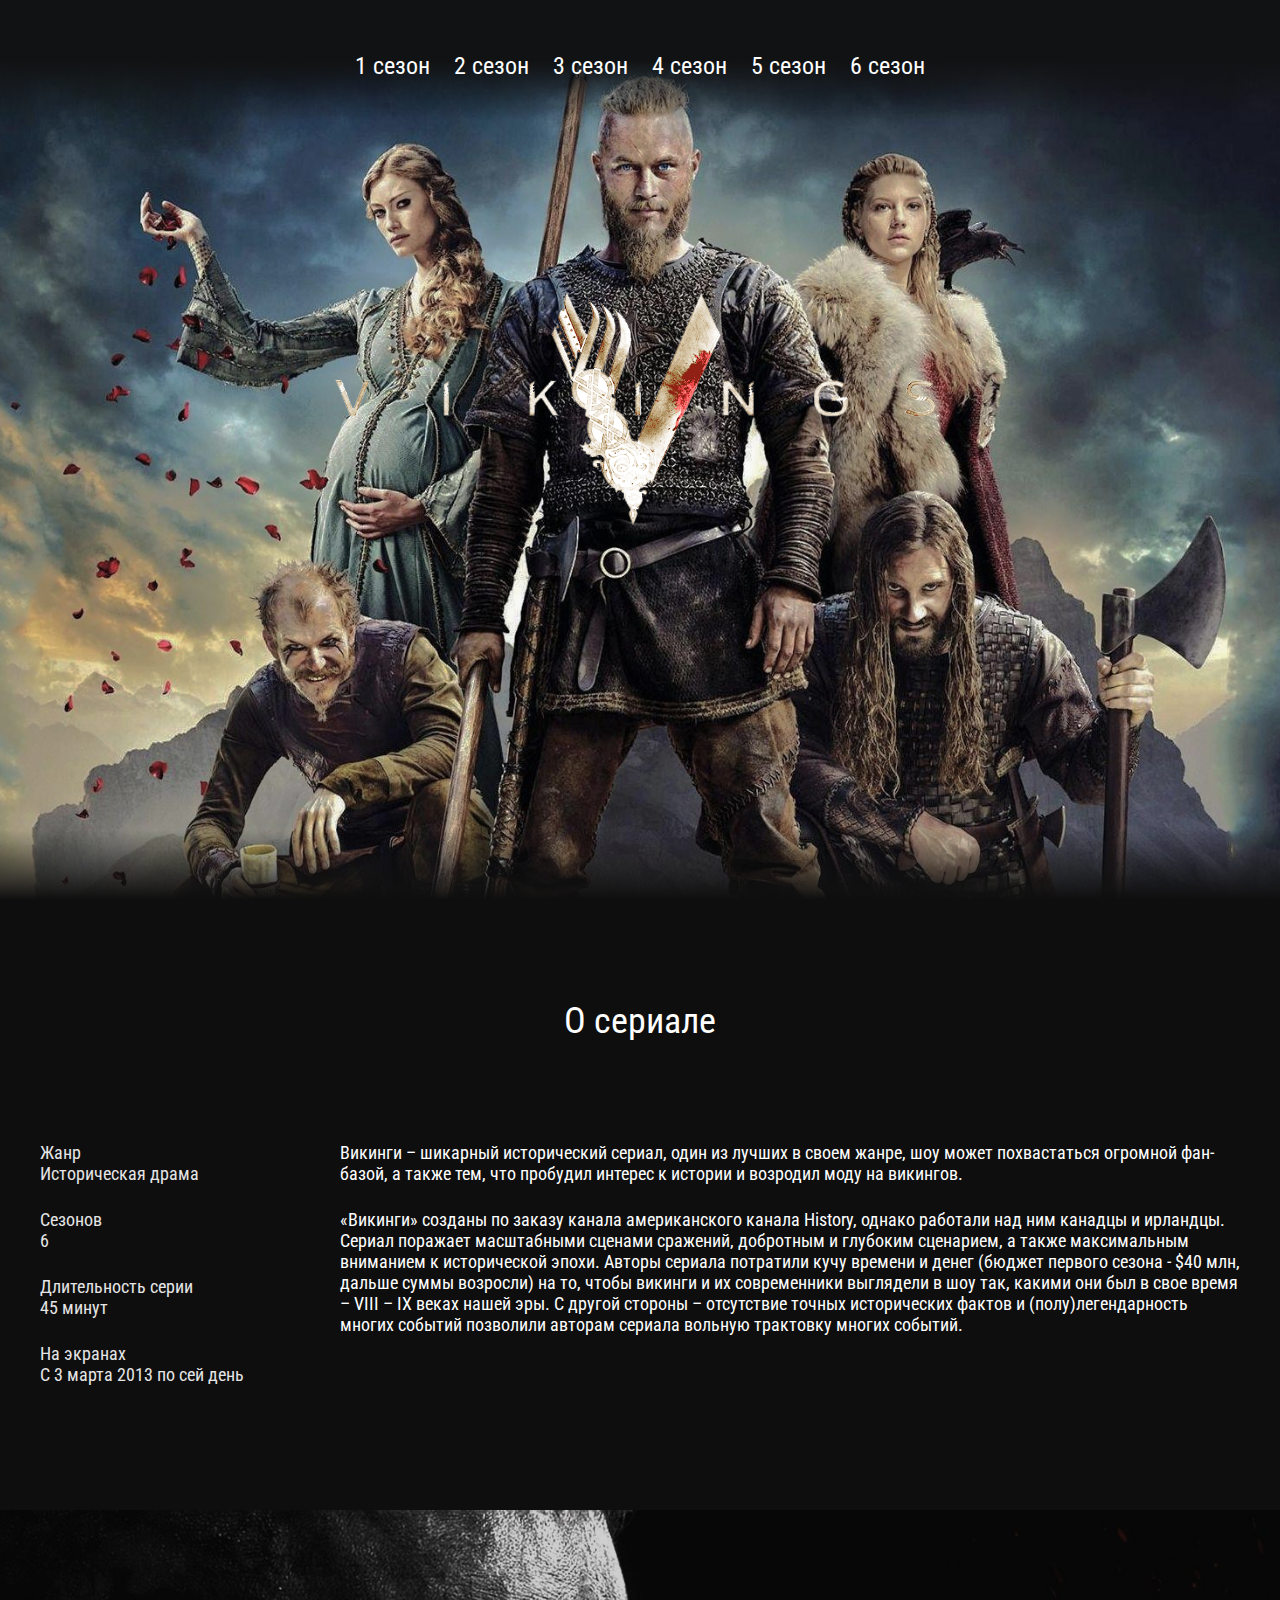
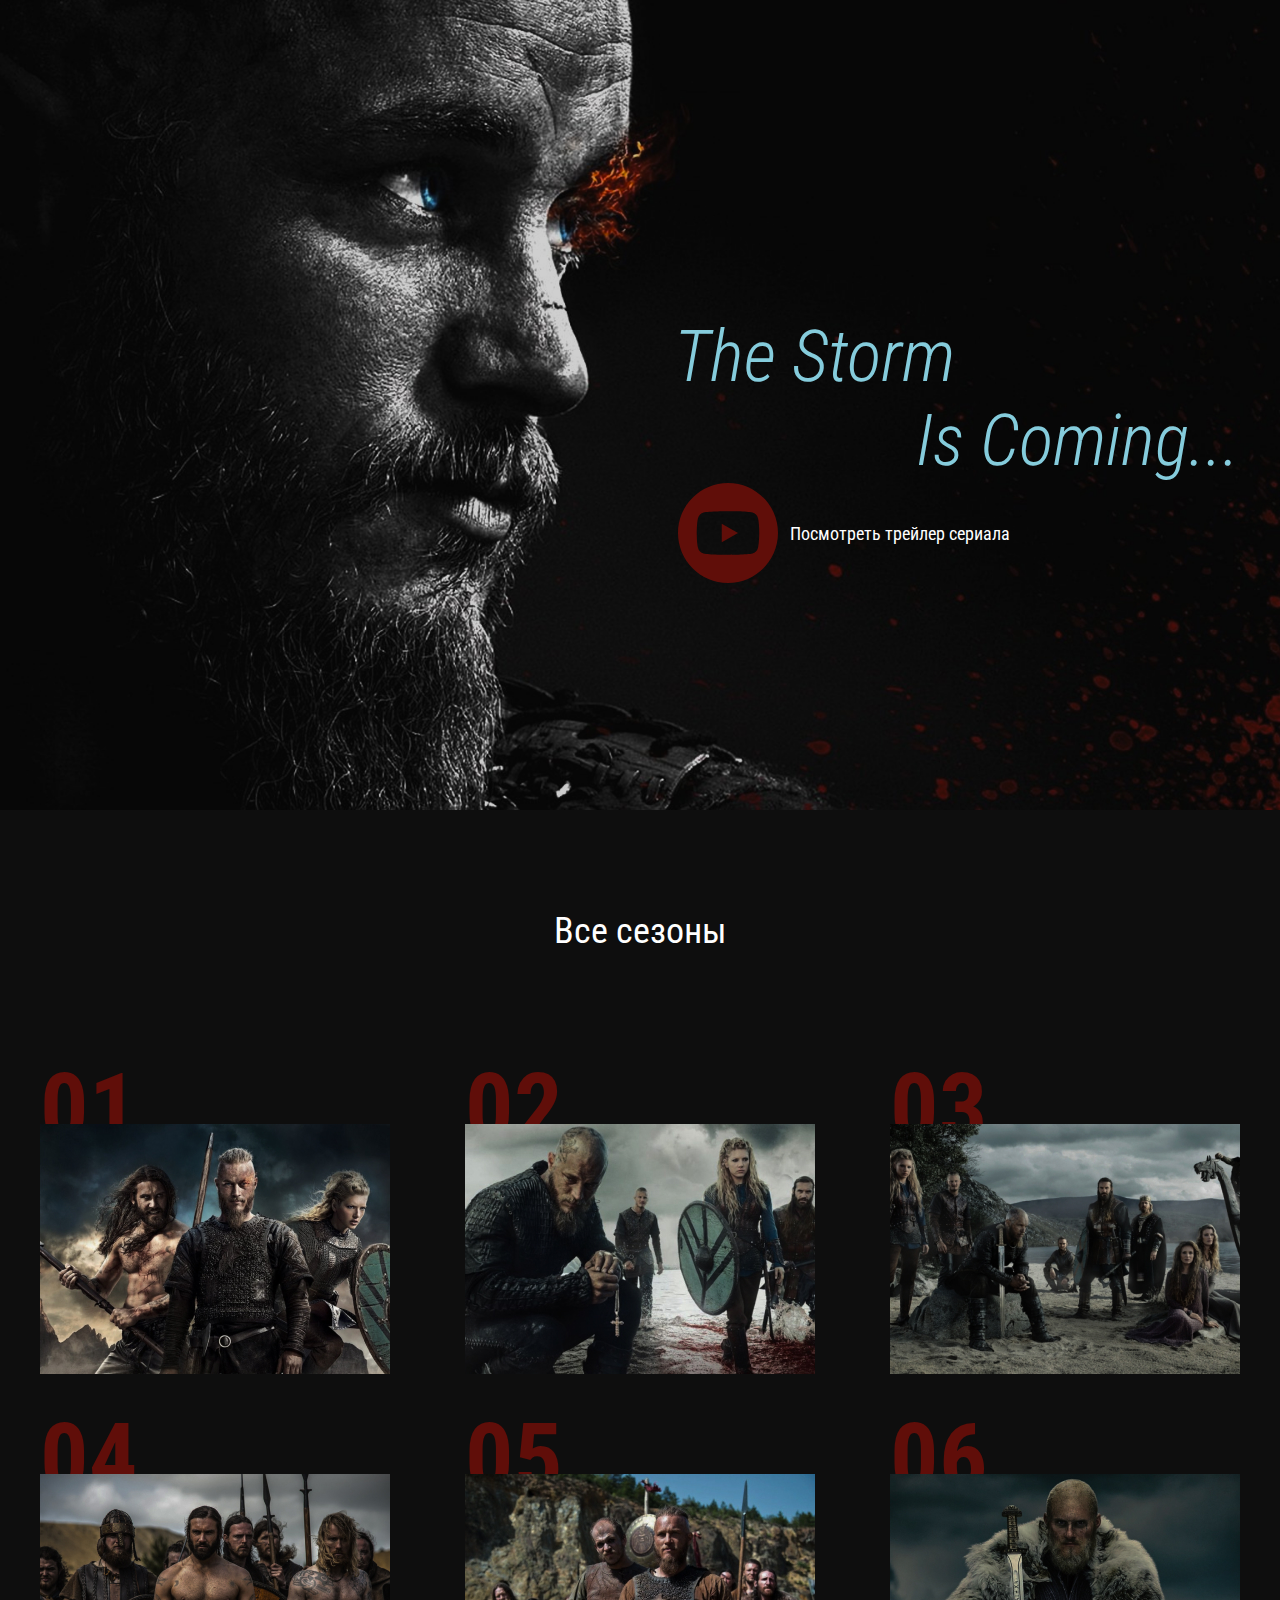
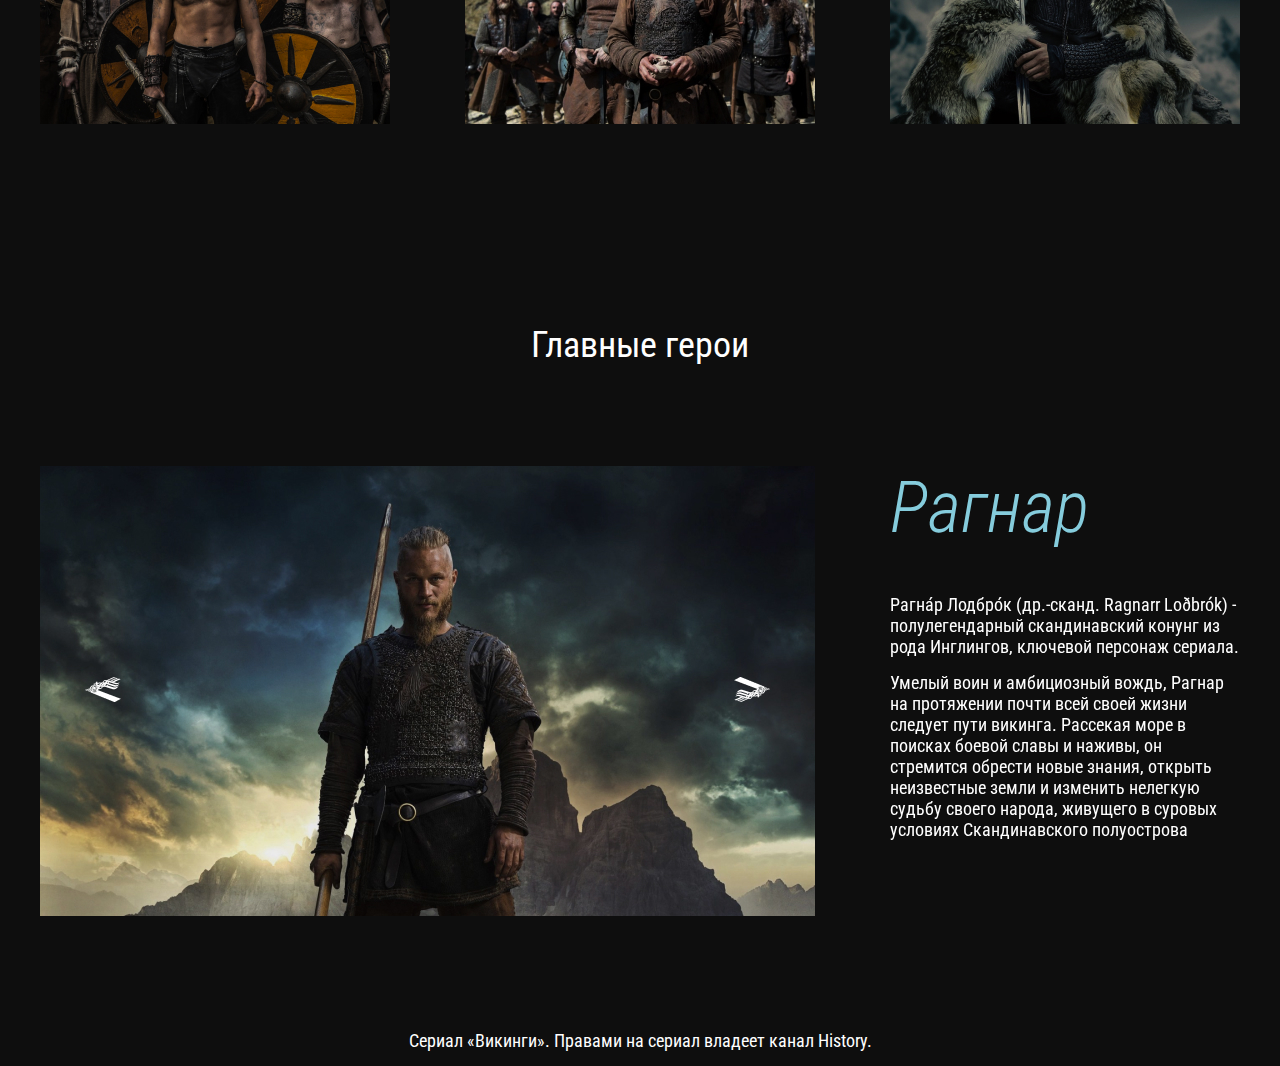
==== commit d5a3aa89: "feat: add adpdtive for index.html and season-1.html" ====
--- a/index.html
+++ b/index.html
@@ -19,6 +19,9 @@
 <body>
   <header class="header">
     <nav class="menu">
+      <button class="menu__btn">
+        <span></span>
+      </button>
       <ul class="menu__list">
         <li class="menu__list-item">
           <a class="menu__list-link" href="season-1.html">1 сезон</a>
--- a/css/style.css
+++ b/css/style.css
@@ -63,6 +63,10 @@
   background: linear-gradient(180deg, #111213 0%, #111213 43.62%, rgba(32, 31, 33, 0.00) 86.33%);
 }
 
+.menu__btn {
+  display: none;
+}
+
 .menu__list {
   display: flex;
   justify-content: center;
@@ -84,7 +88,7 @@
 }
 
 .logo {
-  padding-top: 178px;
+  padding-top: 17vh;
 }
 
 .about__inner {
@@ -125,7 +129,7 @@
   font-size: 72px;
   font-weight: 300;
   line-height: 84px;
-  padding-top: 444px;
+  padding-top: 45vh;
   margin-bottom: 40px;
 }
 
@@ -152,7 +156,7 @@
 
 .seasons__inner {
   display: grid;
-  grid-template-columns: repeat(3, 1fr);
+  grid-template-columns: repeat(auto-fill, minmax(284px, 1fr));
   gap: 100px 75px;
   counter-reset: counter;
   padding-top: 72px;
@@ -161,7 +165,6 @@
 .seasons__item {
   position: relative;
   list-style: none;
-  width: 350px;
   height: 250px;
   background-repeat: no-repeat;
   background-size: cover;
@@ -198,6 +201,10 @@
   z-index: -1;
 }
 
+.seasons__item:nth-child(n+10)::before {
+  content: counter(counter);
+}
+
 .seasons__link {
   padding: 12px 78px 11px;
   font-size: 36px;
@@ -311,4 +318,218 @@
   margin-bottom: 15px;
 }
 
-/* end season-1 */+/* end season-1 */
+
+@media (max-width: 1466px) {
+  .page-logo__img {
+    left: 10px;
+    top: -6px;
+  }
+}
+
+@media (max-width: 1366px) {
+  .logo__img {
+    max-width: 50%;
+  }
+
+  .menu__list-link {
+    font-size: 24px;
+    line-height: 32px;
+  }
+
+  .about__info {
+    width: 250px;
+  }
+
+  .page-header {
+    height: 120vh;
+  }
+}
+
+@media (max-width: 1200px) {
+  .heroes__inner {
+    display: block;
+  }
+
+  .heroes__slider-img {
+    max-width: 100%;
+  }
+
+  .heroes__slider-text {
+    max-width: 100%;
+    padding-top: 50px;
+  }
+}
+
+@media (max-width: 1088px) {
+  .seasons__item {
+    height: 340px;
+  }
+}
+
+@media (max-width: 992px) {
+  .page-logo__img {
+    display: none;
+  }
+}
+
+@media (max-width: 768px) {
+  .section-page {
+    padding: 50px 0;
+  }
+
+  .title {
+    margin-bottom: 50px;
+    font-size: 28px;
+    line-height: 36px;
+  }
+
+  .about__inner {
+    display: block;
+  }
+
+  body {
+    font-size: 16px;
+    line-height: 19px;
+  }
+
+  .video__text {
+    font-size: 48px;
+    line-height: 56px;
+  }
+
+  .video__text span {
+    padding-right: 200px;
+  }
+
+  .video__btn {
+    margin-right: 0;
+    padding-left: 62px;
+  }
+
+  .video__btn::before {
+    width: 50px;
+    height: 50px;
+    background-size: cover;
+    top: -16px;
+  }
+
+  .seasons__inner {
+    gap: 80px 35px;
+  }
+
+  .heroes__name {
+    font-size: 46px;
+    line-height: 56px;
+    margin-bottom: 25px;
+  }
+
+  .season-info {
+    display: block;
+    padding: 30px 10px 0 10px;
+  }
+
+  .season-info__num {
+    text-align: left;
+    font-size: 50px;
+    line-height: 26px;
+    margin-bottom: 15px;
+  }
+
+  .season-info__num span {
+    font-size: 25px;
+    line-height: 32px;
+  }
+}
+
+@media (max-width: 640px) {
+  .menu {
+    padding: 0;
+    background: linear-gradient(180deg, #111213 0%, #111213 20%, rgba(32, 31, 33, 0.00) 86.33%);
+    text-align: center;
+  }
+
+  .menu__btn {
+    display: block;
+    width: 50px;
+    height: 40px;
+    cursor: pointer;
+    position: absolute;
+    right: 10px;
+    top: 20px;
+    z-index: 10;
+    display: flex;
+    align-items: center;
+    background-color: transparent;
+    border: none;
+    padding: 0;
+  }
+
+  .menu__btn span {
+    background-color: #fff;
+    width: 100%;
+    height: 5px;
+  }
+
+  .menu__btn::after,
+  .menu__btn::before {
+    content: '';
+    width: 100%;
+    height: 5px;
+    background-color: #fff;
+    position: absolute;
+  }
+
+  .menu__btn::before {
+    top: 0;
+    left: 0;
+  }
+
+  .menu__btn::after {
+    left: 0;
+    bottom: 0;
+  }
+
+  .menu__list {
+    display: block;
+    transform: translateY(-130%);
+    transition: all .3s;
+    background: linear-gradient(180deg, #111213 0%, #111213 30%, rgba(32, 31, 33, 0.00) 86.33%)
+  }
+
+  .menu__list.menu__list--active {
+    transform: translateY(0%);
+    padding: 100px 0 50px;
+  }
+
+  .menu__list-link {
+    display: block;
+    padding-top: 10px;
+  }
+
+  .logo {
+    padding-top: 21vh;
+  }
+
+  .page-logo__img {
+    display: block;
+    z-index: 10;
+    top: 21px;
+  }
+
+  .page-header {
+    height: 160vh;
+  }
+}
+
+@media (max-width: 414px) {
+  .seasons__item {
+    height: 203px;
+  }
+}
+
+@media (max-width: 374px) {
+  .page-header {
+    height: 200vh;
+  }
+}